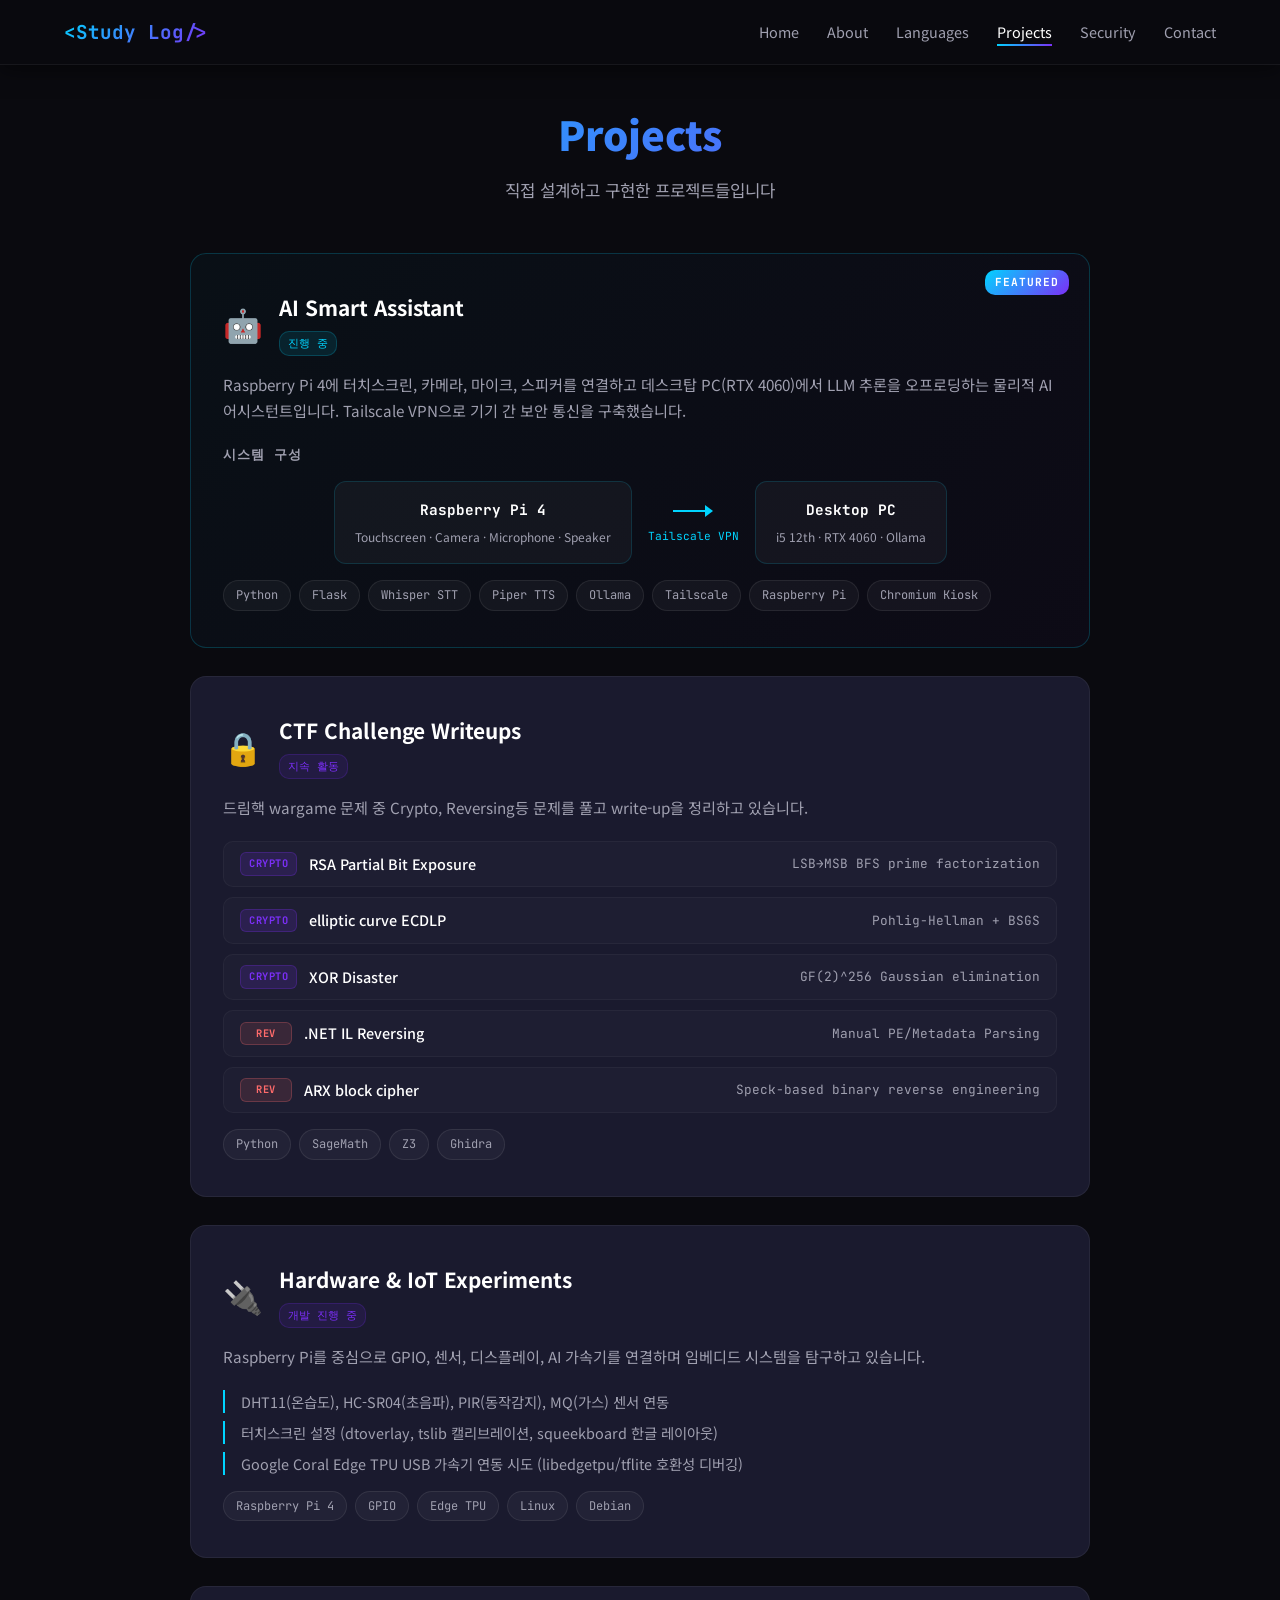
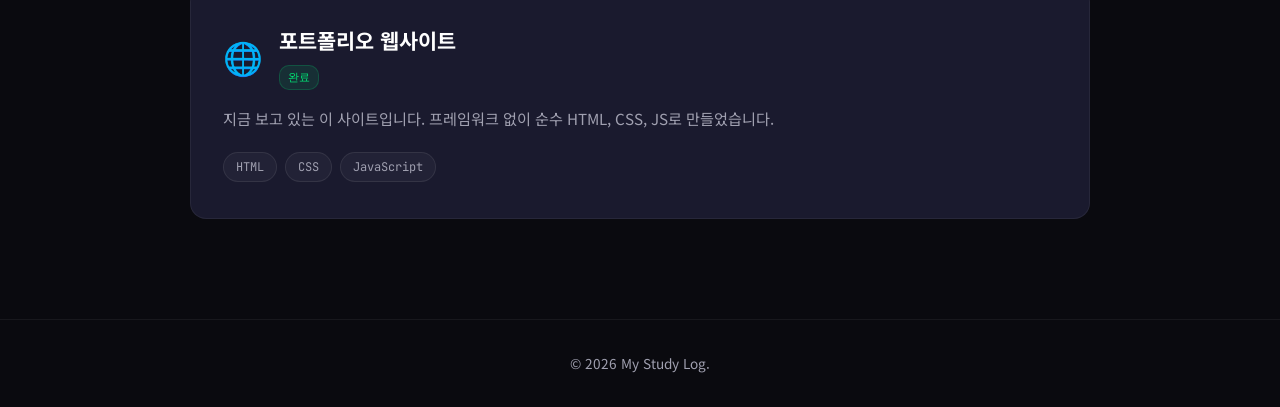
==== projects.html @ 6dea2513 "my web" ====
<!DOCTYPE html>
<html lang="ko">
<head>
    <meta charset="UTF-8">
    <meta name="viewport" content="width=device-width, initial-scale=1.0">
    <title>Projects - My Study Log</title>
    <link rel="stylesheet" href="style.css">
    <link href="https://fonts.googleapis.com/css2?family=JetBrains+Mono:wght@400;700&family=Noto+Sans+KR:wght@300;400;700;900&display=swap" rel="stylesheet">
</head>
<body>
    <nav id="navbar" class="scrolled">
        <div class="nav-container">
            <a href="index.html" class="nav-logo">&lt;Study Log/&gt;</a>
            <ul class="nav-links">
                <li><a href="index.html">Home</a></li>
                <li><a href="about.html">About</a></li>
                <li><a href="languages.html">Languages</a></li>
                <li><a href="projects.html" class="active">Projects</a></li>
                <li><a href="security.html">Security</a></li>
                <li><a href="contact.html">Contact</a></li>
            </ul>
            <button class="nav-toggle" aria-label="Toggle menu">
                <span></span><span></span><span></span>
            </button>
        </div>
    </nav>

    <section id="projects" class="page-section">
        <div class="container">
            <h2 class="section-title">Projects</h2>
            <p class="section-subtitle">직접 설계하고 구현한 프로젝트들입니다</p>

            <div class="project-list">

                <!-- Project 1: AI Assistant -->
                <div class="project-card featured">
                    <div class="project-badge">Featured</div>
                    <div class="project-header">
                        <div class="project-icon">&#129302;</div>
                        <div>
                            <h3>AI Smart Assistant</h3>
                            <span class="project-status status-progress">진행 중</span>
                        </div>
                    </div>
                    <p class="project-desc">
                        Raspberry Pi 4에 터치스크린, 카메라, 마이크, 스피커를 연결하고 데스크탑 PC(RTX 4060)에서 LLM 추론을 오프로딩하는 물리적 AI 어시스턴트입니다. Tailscale VPN으로 기기 간 보안 통신을 구축했습니다.
                    </p>
                    <div class="project-architecture">
                        <h4>시스템 구성</h4>
                        <div class="arch-flow">
                            <div class="arch-node">
                                <span class="arch-label">Raspberry Pi 4</span>
                                <span class="arch-detail">Touchscreen · Camera · Microphone · Speaker</span>
                            </div>
                            <div class="arch-arrow">
                                <svg width="40" height="24" viewBox="0 0 40 24">
                                    <line x1="0" y1="12" x2="32" y2="12" stroke="currentColor" stroke-width="2"/>
                                    <polygon points="32,6 40,12 32,18" fill="currentColor"/>
                                </svg>
                                <span>Tailscale VPN</span>
                            </div>
                            <div class="arch-node">
                                <span class="arch-label">Desktop PC</span>
                                <span class="arch-detail">i5 12th · RTX 4060 · Ollama</span>
                            </div>
                        </div>
                    </div>
                    <div class="project-tech">
                        <span class="tech-tag">Python</span>
                        <span class="tech-tag">Flask</span>
                        <span class="tech-tag">Whisper STT</span>
                        <span class="tech-tag">Piper TTS</span>
                        <span class="tech-tag">Ollama</span>
                        <span class="tech-tag">Tailscale</span>
                        <span class="tech-tag">Raspberry Pi</span>
                        <span class="tech-tag">Chromium Kiosk</span>
                    </div>
                </div>

                <!-- Project 2: CTF Writeups -->
                <div class="project-card">
                    <div class="project-header">
                        <div class="project-icon">&#128274;</div>
                        <div>
                            <h3>CTF Challenge Writeups</h3>
                            <span class="project-status status-ongoing">지속 활동</span>
                        </div>
                    </div>
                    <p class="project-desc">
                        드림핵 wargame 문제 중 Crypto, Reversing등 문제를 풀고 write-up을 정리하고 있습니다.
                    </p>
                    <div class="ctf-highlights">
                        <div class="ctf-item">
                            <span class="ctf-category crypto">Crypto</span>
                            <span class="ctf-name">RSA Partial Bit Exposure</span>
                            <span class="ctf-method">LSB→MSB BFS prime factorization</span>
                        </div>
                        <div class="ctf-item">
                            <span class="ctf-category crypto">Crypto</span>
                            <span class="ctf-name">elliptic curve ECDLP</span>
                            <span class="ctf-method">Pohlig-Hellman + BSGS</span>
                        </div>
                        <div class="ctf-item">
                            <span class="ctf-category crypto">Crypto</span>
                            <span class="ctf-name">XOR Disaster</span>
                            <span class="ctf-method">GF(2)^256 Gaussian elimination</span>
                        </div>
                        <div class="ctf-item">
                            <span class="ctf-category rev">Rev</span>
                            <span class="ctf-name">.NET IL Reversing</span>
                            <span class="ctf-method">Manual PE/Metadata Parsing</span>
                        </div>
                        <div class="ctf-item">
                            <span class="ctf-category rev">Rev</span>
                            <span class="ctf-name">ARX ​​block cipher</span>
                            <span class="ctf-method">Speck-based binary reverse engineering</span>
                        </div>
                    </div>
                    <div class="project-tech">
                        <span class="tech-tag">Python</span>
                        <span class="tech-tag">SageMath</span>
                        <span class="tech-tag">Z3</span>
                        <span class="tech-tag">Ghidra</span>
                    </div>
                </div>

                <!-- Project 3: Hardware/IoT -->
                <div class="project-card">
                    <div class="project-header">
                        <div class="project-icon">&#128268;</div>
                        <div>
                            <h3>Hardware & IoT Experiments</h3>
                            <span class="project-status status-ongoing">개발 진행 중</span>
                        </div>
                    </div>
                    <p class="project-desc">
                        Raspberry Pi를 중심으로 GPIO, 센서, 디스플레이, AI 가속기를 연결하며 임베디드 시스템을 탐구하고 있습니다.
                    </p>
                    <ul class="project-highlights">
                        <li>DHT11(온습도), HC-SR04(초음파), PIR(동작감지), MQ(가스) 센서 연동</li>
                        <li>터치스크린 설정 (dtoverlay, tslib 캘리브레이션, squeekboard 한글 레이아웃)</li>
                        <li>Google Coral Edge TPU USB 가속기 연동 시도 (libedgetpu/tflite 호환성 디버깅)</li>
                    </ul>
                    <div class="project-tech">
                        <span class="tech-tag">Raspberry Pi 4</span>
                        <span class="tech-tag">GPIO</span>
                        <span class="tech-tag">Edge TPU</span>
                        <span class="tech-tag">Linux</span>
                        <span class="tech-tag">Debian</span>
                    </div>
                </div>

                <!-- Project 4: This Portfolio -->
                <div class="project-card">
                    <div class="project-header">
                        <div class="project-icon">&#127760;</div>
                        <div>
                            <h3>포트폴리오 웹사이트</h3>
                            <span class="project-status status-done">완료</span>
                        </div>
                    </div>
                    <p class="project-desc">
                        지금 보고 있는 이 사이트입니다. 프레임워크 없이 순수 HTML, CSS, JS로 만들었습니다.
                    </p>
                    <div class="project-tech">
                        <span class="tech-tag">HTML</span>
                        <span class="tech-tag">CSS</span>
                        <span class="tech-tag">JavaScript</span>
                    </div>
                </div>

            </div>
        </div>
    </section>

    <footer>
        <div class="container">
            <p>&copy; 2026 My Study Log.</p>
        </div>
    </footer>

    <script src="script.js"></script>
</body>
</html>
---- style.css ----
/* ===== CSS Variables ===== */
:root {
    --bg-primary: #0a0a0f;
    --bg-secondary: #12121a;
    --bg-card: #1a1a2e;
    --bg-card-hover: #222240;
    --text-primary: #e0e0e0;
    --text-secondary: #a0a0b0;
    --accent: #00d4ff;
    --accent-2: #7b2ff7;
    --accent-3: #ff6b6b;
    --accent-4: #00e676;
    --gradient-1: linear-gradient(135deg, #00d4ff, #7b2ff7);
    --gradient-2: linear-gradient(135deg, #7b2ff7, #ff6b6b);
    --border-color: rgba(255, 255, 255, 0.06);
    --shadow: 0 8px 32px rgba(0, 0, 0, 0.3);
    --radius: 16px;
    --font-main: 'Noto Sans KR', sans-serif;
    --font-mono: 'JetBrains Mono', monospace;
}

/* ===== Reset & Base ===== */
*, *::before, *::after {
    margin: 0;
    padding: 0;
    box-sizing: border-box;
}

html {
    scroll-behavior: smooth;
    font-size: 16px;
}

body {
    font-family: var(--font-main);
    background: var(--bg-primary);
    color: var(--text-primary);
    line-height: 1.7;
    overflow-x: hidden;
}

a {
    color: var(--accent);
    text-decoration: none;
    transition: color 0.3s;
}

a:hover {
    color: #fff;
}

.container {
    max-width: 1200px;
    margin: 0 auto;
    padding: 0 24px;
}

/* ===== Navigation ===== */
#navbar {
    position: fixed;
    top: 0;
    left: 0;
    right: 0;
    z-index: 1000;
    background: rgba(10, 10, 15, 0.85);
    backdrop-filter: blur(20px);
    border-bottom: 1px solid var(--border-color);
    transition: all 0.3s;
}

#navbar.scrolled {
    background: rgba(10, 10, 15, 0.95);
    box-shadow: 0 4px 20px rgba(0, 0, 0, 0.5);
}

.nav-container {
    max-width: 1200px;
    margin: 0 auto;
    padding: 0 24px;
    display: flex;
    justify-content: space-between;
    align-items: center;
    height: 64px;
}

.nav-logo {
    font-family: var(--font-mono);
    font-size: 1.2rem;
    font-weight: 700;
    background: var(--gradient-1);
    -webkit-background-clip: text;
    -webkit-text-fill-color: transparent;
    background-clip: text;
}

.nav-links {
    display: flex;
    list-style: none;
    gap: 28px;
}

.nav-links a {
    color: var(--text-secondary);
    font-size: 0.9rem;
    font-weight: 400;
    position: relative;
    padding: 4px 0;
}

.nav-links a::after {
    content: '';
    position: absolute;
    bottom: 0;
    left: 0;
    width: 0;
    height: 2px;
    background: var(--gradient-1);
    transition: width 0.3s;
}

.nav-links a:hover,
.nav-links a.active {
    color: #fff;
    -webkit-text-fill-color: unset;
}

.nav-links a:hover::after,
.nav-links a.active::after {
    width: 100%;
}

.nav-toggle {
    display: none;
    flex-direction: column;
    gap: 5px;
    background: none;
    border: none;
    cursor: pointer;
    padding: 4px;
}

.nav-toggle span {
    width: 24px;
    height: 2px;
    background: var(--text-primary);
    transition: all 0.3s;
}

/* ===== Hero Section ===== */
#hero {
    min-height: 100vh;
    display: flex;
    flex-direction: column;
    justify-content: center;
    align-items: center;
    text-align: center;
    position: relative;
    padding: 80px 24px;
    overflow: hidden;
}

.hero-bg-animation {
    position: absolute;
    inset: 0;
    background:
        radial-gradient(ellipse at 20% 50%, rgba(0, 212, 255, 0.08) 0%, transparent 50%),
        radial-gradient(ellipse at 80% 50%, rgba(123, 47, 247, 0.08) 0%, transparent 50%),
        radial-gradient(ellipse at 50% 80%, rgba(255, 107, 107, 0.05) 0%, transparent 50%);
    animation: bgPulse 8s ease-in-out infinite alternate;
}

@keyframes bgPulse {
    0% { opacity: 0.6; transform: scale(1); }
    100% { opacity: 1; transform: scale(1.05); }
}

.hero-content {
    position: relative;
    z-index: 1;
}

.hero-greeting {
    font-family: var(--font-mono);
    font-size: 1.1rem;
    color: var(--accent);
    margin-bottom: 16px;
    opacity: 0;
    animation: fadeInUp 0.8s 0.2s forwards;
}

.hero-title {
    font-size: clamp(2.5rem, 6vw, 4.5rem);
    font-weight: 900;
    line-height: 1.2;
    margin-bottom: 20px;
    opacity: 0;
    animation: fadeInUp 0.8s 0.4s forwards;
}

.hero-title .accent {
    background: var(--gradient-1);
    -webkit-background-clip: text;
    -webkit-text-fill-color: transparent;
    background-clip: text;
}

.hero-typing {
    font-family: var(--font-mono);
    font-size: 1.2rem;
    color: var(--accent);
    min-height: 2em;
    margin-bottom: 16px;
    opacity: 0;
    animation: fadeInUp 0.8s 0.6s forwards;
}

.cursor {
    animation: blink 1s step-end infinite;
}

@keyframes blink {
    50% { opacity: 0; }
}

.hero-desc {
    font-size: 1.1rem;
    color: var(--text-secondary);
    margin-bottom: 36px;
    opacity: 0;
    animation: fadeInUp 0.8s 0.8s forwards;
}

.hero-buttons {
    display: flex;
    gap: 16px;
    justify-content: center;
    flex-wrap: wrap;
    opacity: 0;
    animation: fadeInUp 0.8s 1s forwards;
}

.btn {
    padding: 14px 32px;
    border-radius: 50px;
    font-size: 0.95rem;
    font-weight: 700;
    cursor: pointer;
    transition: all 0.3s;
    border: none;
    font-family: var(--font-main);
}

.btn-primary {
    background: var(--gradient-1);
    color: #fff;
    box-shadow: 0 4px 20px rgba(0, 212, 255, 0.3);
}

.btn-primary:hover {
    transform: translateY(-2px);
    box-shadow: 0 8px 30px rgba(0, 212, 255, 0.5);
    color: #fff;
}

.btn-outline {
    background: transparent;
    color: var(--accent);
    border: 2px solid var(--accent);
}

.btn-outline:hover {
    background: var(--accent);
    color: var(--bg-primary);
    transform: translateY(-2px);
}

.scroll-indicator {
    position: absolute;
    bottom: 32px;
    display: flex;
    flex-direction: column;
    align-items: center;
    gap: 8px;
    opacity: 0;
    animation: fadeInUp 0.8s 1.2s forwards;
}

.scroll-indicator span {
    font-size: 0.75rem;
    color: var(--text-secondary);
    letter-spacing: 2px;
    text-transform: uppercase;
}

.mouse {
    width: 24px;
    height: 40px;
    border: 2px solid var(--text-secondary);
    border-radius: 12px;
    display: flex;
    justify-content: center;
    padding-top: 8px;
}

.wheel {
    width: 3px;
    height: 8px;
    background: var(--accent);
    border-radius: 2px;
    animation: scroll 2s ease-in-out infinite;
}

@keyframes scroll {
    0%, 100% { transform: translateY(0); opacity: 1; }
    50% { transform: translateY(8px); opacity: 0.3; }
}

@keyframes fadeInUp {
    from { opacity: 0; transform: translateY(30px); }
    to { opacity: 1; transform: translateY(0); }
}

/* ===== Section Titles ===== */
.section-title {
    text-align: center;
    font-size: 2.5rem;
    font-weight: 900;
    margin-bottom: 8px;
    background: var(--gradient-1);
    -webkit-background-clip: text;
    -webkit-text-fill-color: transparent;
    background-clip: text;
}

.section-subtitle {
    text-align: center;
    color: var(--text-secondary);
    font-size: 1.05rem;
    margin-bottom: 48px;
}

/* ===== About Section ===== */
#about {
    padding: 100px 0;
}

.about-grid {
    display: grid;
    grid-template-columns: repeat(auto-fit, minmax(260px, 1fr));
    gap: 24px;
}

.about-card {
    background: var(--bg-card);
    border: 1px solid var(--border-color);
    border-radius: var(--radius);
    padding: 36px 28px;
    text-align: center;
    transition: all 0.4s;
}

.about-card:hover {
    background: var(--bg-card-hover);
    transform: translateY(-4px);
    box-shadow: var(--shadow);
    border-color: rgba(0, 212, 255, 0.2);
}

.about-icon {
    font-size: 2.5rem;
    margin-bottom: 16px;
}

.about-card h3 {
    font-size: 1.15rem;
    margin-bottom: 12px;
    color: #fff;
}

.about-card p {
    color: var(--text-secondary);
    font-size: 0.9rem;
    line-height: 1.7;
}

/* ===== Languages Section ===== */
#languages {
    padding: 100px 0;
    background: var(--bg-secondary);
}

.lang-grid {
    display: grid;
    grid-template-columns: repeat(auto-fill, minmax(280px, 1fr));
    gap: 24px;
}

.lang-card {
    background: var(--bg-card);
    border: 1px solid var(--border-color);
    border-radius: var(--radius);
    padding: 28px;
    transition: all 0.4s;
    opacity: 0;
    transform: translateY(20px);
}

.lang-card.visible {
    opacity: 1;
    transform: translateY(0);
}

.lang-card:hover {
    background: var(--bg-card-hover);
    transform: translateY(-6px);
    box-shadow: var(--shadow);
}

.lang-header {
    display: flex;
    align-items: center;
    gap: 16px;
    margin-bottom: 16px;
}

.lang-icon {
    width: 48px;
    height: 48px;
    border-radius: 12px;
    display: flex;
    align-items: center;
    justify-content: center;
    font-family: var(--font-mono);
    font-weight: 700;
    font-size: 0.85rem;
    color: #fff;
    flex-shrink: 0;
}

.python-bg { background: linear-gradient(135deg, #3776AB, #FFD43B); }
.java-bg { background: linear-gradient(135deg, #ED8B00, #5382A1); }
.ts-bg { background: linear-gradient(135deg, #3178C6, #235A97); }
.js-bg { background: linear-gradient(135deg, #F7DF1E, #E8A000); color: #000 !important; }
.php-bg { background: linear-gradient(135deg, #777BB4, #4F5B93); }
.r-bg { background: linear-gradient(135deg, #276DC3, #1A4F8B); }
.go-bg { background: linear-gradient(135deg, #00ADD8, #00758D); }
.rust-bg { background: linear-gradient(135deg, #CE422B, #8B2F1E); }

.lang-card h3 {
    font-size: 1.15rem;
    color: #fff;
}

/* ===== Language Proficiency Labels ===== */
.lang-level {
    display: inline-block;
    font-size: 0.7rem;
    font-family: var(--font-mono);
    padding: 2px 8px;
    border-radius: 10px;
    margin-top: 2px;
}

.level-active {
    background: rgba(0, 230, 118, 0.12);
    color: var(--accent-4);
    border: 1px solid rgba(0, 230, 118, 0.25);
}

.level-learning {
    background: rgba(0, 212, 255, 0.08);
    color: var(--accent);
    border: 1px solid rgba(0, 212, 255, 0.15);
}

.lang-tags {
    display: flex;
    flex-wrap: wrap;
    gap: 8px;
    margin-bottom: 14px;
}

.tag {
    padding: 4px 12px;
    background: rgba(0, 212, 255, 0.08);
    border: 1px solid rgba(0, 212, 255, 0.15);
    border-radius: 20px;
    font-size: 0.75rem;
    color: var(--accent);
    font-family: var(--font-mono);
}

.lang-desc {
    color: var(--text-secondary);
    font-size: 0.9rem;
    margin-bottom: 16px;
}

.lang-bar {
    height: 4px;
    background: rgba(255, 255, 255, 0.06);
    border-radius: 2px;
    overflow: hidden;
}

.lang-progress {
    height: 100%;
    background: var(--gradient-1);
    border-radius: 2px;
    width: 0;
    transition: width 1.5s ease-out;
}

/* ===== Security Section ===== */
#security {
    padding: 100px 0;
}

.security-grid {
    display: grid;
    grid-template-columns: repeat(auto-fit, minmax(340px, 1fr));
    gap: 28px;
}

.security-card {
    background: var(--bg-card);
    border: 1px solid var(--border-color);
    border-radius: var(--radius);
    padding: 36px 32px;
    transition: all 0.4s;
    opacity: 0;
    transform: translateY(20px);
}

.security-card.visible {
    opacity: 1;
    transform: translateY(0);
}

.security-card:hover {
    transform: translateY(-4px);
    box-shadow: var(--shadow);
}

.security-card[data-topic="network"]:hover {
    border-color: rgba(0, 212, 255, 0.3);
}

.security-card[data-topic="hacking"]:hover {
    border-color: rgba(255, 107, 107, 0.3);
}

.security-card[data-topic="crypto"]:hover {
    border-color: rgba(123, 47, 247, 0.3);
}

.security-icon {
    width: 64px;
    height: 64px;
    display: flex;
    align-items: center;
    justify-content: center;
    margin-bottom: 20px;
    color: var(--accent);
}

.security-card[data-topic="hacking"] .security-icon {
    color: var(--accent-3);
}

.security-card[data-topic="crypto"] .security-icon {
    color: var(--accent-2);
}

.security-card h3 {
    font-size: 1.4rem;
    color: #fff;
    margin-bottom: 4px;
}

.security-card h4 {
    font-size: 0.9rem;
    color: var(--text-secondary);
    font-weight: 400;
    margin-bottom: 24px;
}

.security-list {
    list-style: none;
    display: flex;
    flex-direction: column;
    gap: 18px;
}

.security-list li {
    padding-left: 16px;
    border-left: 2px solid var(--accent);
    transition: border-color 0.3s;
}

.security-card[data-topic="hacking"] .security-list li {
    border-left-color: var(--accent-3);
}

.security-card[data-topic="crypto"] .security-list li {
    border-left-color: var(--accent-2);
}

.security-list li strong {
    display: block;
    font-size: 0.95rem;
    color: #fff;
    margin-bottom: 4px;
}

.security-list li p {
    font-size: 0.85rem;
    color: var(--text-secondary);
    line-height: 1.6;
}

/* ===== Projects Section ===== */
#projects {
    padding: 100px 0;
}

.project-list {
    display: flex;
    flex-direction: column;
    gap: 28px;
    max-width: 900px;
    margin: 0 auto;
}

.project-card {
    background: var(--bg-card);
    border: 1px solid var(--border-color);
    border-radius: var(--radius);
    padding: 36px 32px;
    transition: all 0.4s;
    opacity: 0;
    transform: translateY(20px);
    position: relative;
}

.project-card.visible {
    opacity: 1;
    transform: translateY(0);
}

.project-card:hover {
    background: var(--bg-card-hover);
    transform: translateY(-4px);
    box-shadow: var(--shadow);
}

.project-card.featured {
    border-color: rgba(0, 212, 255, 0.2);
    background: linear-gradient(135deg, rgba(0, 212, 255, 0.03), rgba(123, 47, 247, 0.03));
}

.project-card.featured:hover {
    border-color: rgba(0, 212, 255, 0.4);
}

.project-badge {
    position: absolute;
    top: 16px;
    right: 20px;
    font-family: var(--font-mono);
    font-size: 0.7rem;
    font-weight: 700;
    padding: 3px 10px;
    border-radius: 10px;
    background: var(--gradient-1);
    color: #fff;
    text-transform: uppercase;
    letter-spacing: 1px;
}

.project-header {
    display: flex;
    align-items: center;
    gap: 16px;
    margin-bottom: 16px;
}

.project-icon {
    font-size: 2rem;
    flex-shrink: 0;
}

.project-header h3 {
    font-size: 1.3rem;
    color: #fff;
    margin-bottom: 2px;
}

.project-status {
    display: inline-block;
    font-size: 0.7rem;
    font-family: var(--font-mono);
    padding: 2px 8px;
    border-radius: 10px;
}

.status-progress {
    background: rgba(0, 212, 255, 0.1);
    color: var(--accent);
    border: 1px solid rgba(0, 212, 255, 0.2);
}

.status-ongoing {
    background: rgba(123, 47, 247, 0.1);
    color: var(--accent-2);
    border: 1px solid rgba(123, 47, 247, 0.2);
}

.status-done {
    background: rgba(0, 230, 118, 0.1);
    color: var(--accent-4);
    border: 1px solid rgba(0, 230, 118, 0.2);
}

.project-desc {
    color: var(--text-secondary);
    font-size: 0.95rem;
    line-height: 1.7;
    margin-bottom: 20px;
}

.project-tech {
    display: flex;
    flex-wrap: wrap;
    gap: 8px;
    margin-top: 16px;
}

.tech-tag {
    padding: 4px 12px;
    background: rgba(255, 255, 255, 0.04);
    border: 1px solid rgba(255, 255, 255, 0.08);
    border-radius: 20px;
    font-size: 0.75rem;
    color: var(--text-secondary);
    font-family: var(--font-mono);
    transition: all 0.3s;
}

.tech-tag:hover {
    border-color: rgba(0, 212, 255, 0.3);
    color: var(--accent);
}

/* === Project Architecture Diagram === */
.project-architecture {
    margin-bottom: 16px;
}

.project-architecture h4 {
    font-size: 0.8rem;
    font-family: var(--font-mono);
    color: var(--text-secondary);
    margin-bottom: 16px;
    text-transform: uppercase;
    letter-spacing: 1px;
}

.arch-flow {
    display: flex;
    align-items: center;
    justify-content: center;
    gap: 16px;
    flex-wrap: wrap;
}

.arch-node {
    background: rgba(255, 255, 255, 0.04);
    border: 1px solid rgba(0, 212, 255, 0.15);
    border-radius: 12px;
    padding: 16px 20px;
    text-align: center;
    min-width: 180px;
}

.arch-label {
    display: block;
    font-family: var(--font-mono);
    font-size: 0.9rem;
    font-weight: 700;
    color: #fff;
    margin-bottom: 4px;
}

.arch-detail {
    display: block;
    font-size: 0.75rem;
    color: var(--text-secondary);
}

.arch-arrow {
    display: flex;
    flex-direction: column;
    align-items: center;
    gap: 4px;
    color: var(--accent);
}

.arch-arrow span {
    font-size: 0.7rem;
    font-family: var(--font-mono);
    color: var(--accent);
}

/* === CTF Highlights === */
.ctf-highlights {
    display: flex;
    flex-direction: column;
    gap: 10px;
    margin-bottom: 8px;
}

.ctf-item {
    display: flex;
    align-items: center;
    gap: 12px;
    padding: 10px 16px;
    background: rgba(255, 255, 255, 0.02);
    border-radius: 10px;
    border: 1px solid rgba(255, 255, 255, 0.04);
    transition: all 0.3s;
}

.ctf-item:hover {
    background: rgba(255, 255, 255, 0.04);
    border-color: rgba(255, 255, 255, 0.08);
}

.ctf-category {
    font-family: var(--font-mono);
    font-size: 0.65rem;
    font-weight: 700;
    padding: 2px 8px;
    border-radius: 6px;
    text-transform: uppercase;
    letter-spacing: 0.5px;
    flex-shrink: 0;
    min-width: 52px;
    text-align: center;
}

.ctf-category.crypto {
    background: rgba(123, 47, 247, 0.15);
    color: var(--accent-2);
    border: 1px solid rgba(123, 47, 247, 0.25);
}

.ctf-category.rev {
    background: rgba(255, 107, 107, 0.12);
    color: var(--accent-3);
    border: 1px solid rgba(255, 107, 107, 0.25);
}

.ctf-name {
    font-size: 0.9rem;
    color: #fff;
    font-weight: 500;
    flex-shrink: 0;
}

.ctf-method {
    font-size: 0.8rem;
    color: var(--text-secondary);
    font-family: var(--font-mono);
    margin-left: auto;
}

/* === Project Highlight List === */
.project-highlights {
    list-style: none;
    display: flex;
    flex-direction: column;
    gap: 8px;
    margin-bottom: 8px;
}

.project-highlights li {
    padding-left: 16px;
    border-left: 2px solid var(--accent);
    font-size: 0.9rem;
    color: var(--text-secondary);
    line-height: 1.6;
}

/* ===== Contact Section ===== */
#contact {
    padding: 100px 0;
    background: var(--bg-secondary);
}

.contact-content {
    max-width: 500px;
    margin: 0 auto;
}

.contact-info {
    display: flex;
    flex-direction: column;
    gap: 20px;
}

.contact-item {
    display: flex;
    justify-content: space-between;
    align-items: center;
    padding: 20px 24px;
    background: var(--bg-card);
    border: 1px solid var(--border-color);
    border-radius: var(--radius);
    transition: all 0.3s;
}

.contact-item:hover {
    border-color: rgba(0, 212, 255, 0.2);
    background: var(--bg-card-hover);
}

.contact-label {
    font-family: var(--font-mono);
    font-size: 0.85rem;
    color: var(--text-secondary);
}

.contact-item a {
    font-size: 0.95rem;
}

/* ===== Page Section (sub pages) ===== */
.page-section {
    padding-top: 120px;
    padding-bottom: 100px;
    min-height: calc(100vh - 96px);
}

/* ===== Footer ===== */
footer {
    padding: 32px 0;
    border-top: 1px solid var(--border-color);
    text-align: center;
}

footer p {
    color: var(--text-secondary);
    font-size: 0.85rem;
}

/* ===== Responsive ===== */
@media (max-width: 768px) {
    .nav-links {
        display: none;
        position: absolute;
        top: 64px;
        left: 0;
        right: 0;
        background: rgba(10, 10, 15, 0.98);
        flex-direction: column;
        padding: 24px;
        gap: 16px;
        border-bottom: 1px solid var(--border-color);
    }

    .nav-links.open {
        display: flex;
    }

    .nav-toggle {
        display: flex;
    }

    .hero-title {
        font-size: 2rem;
    }

    .hero-typing {
        font-size: 1rem;
    }

    .section-title {
        font-size: 2rem;
    }

    .security-grid {
        grid-template-columns: 1fr;
    }

    .lang-grid {
        grid-template-columns: 1fr;
    }

    .contact-item {
        flex-direction: column;
        gap: 8px;
        text-align: center;
    }

    .arch-flow {
        flex-direction: column;
    }

    .arch-arrow {
        transform: rotate(90deg);
    }

    .ctf-item {
        flex-direction: column;
        align-items: flex-start;
        gap: 6px;
    }

    .ctf-method {
        margin-left: 0;
    }
}

/* ===== Scrollbar ===== */
::-webkit-scrollbar {
    width: 8px;
}

::-webkit-scrollbar-track {
    background: var(--bg-primary);
}

::-webkit-scrollbar-thumb {
    background: var(--bg-card);
    border-radius: 4px;
}

::-webkit-scrollbar-thumb:hover {
    background: var(--accent);
}
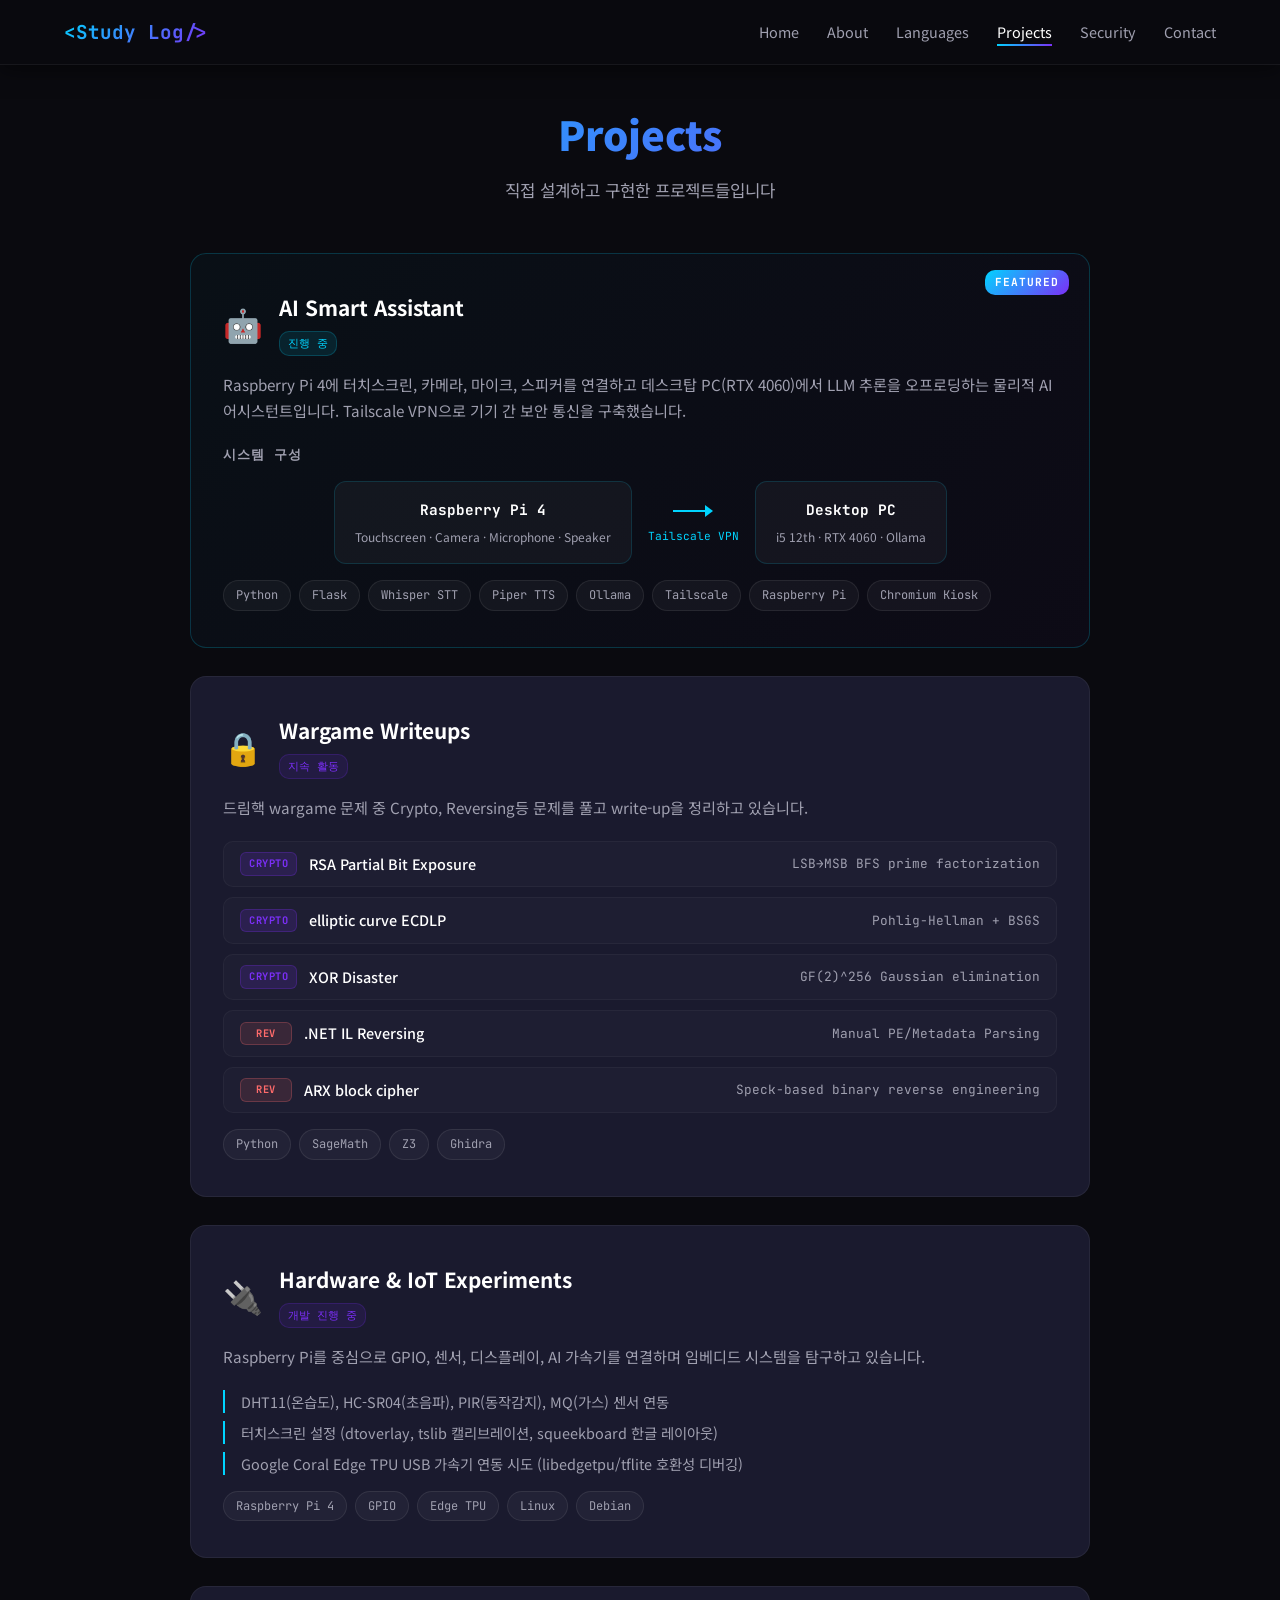
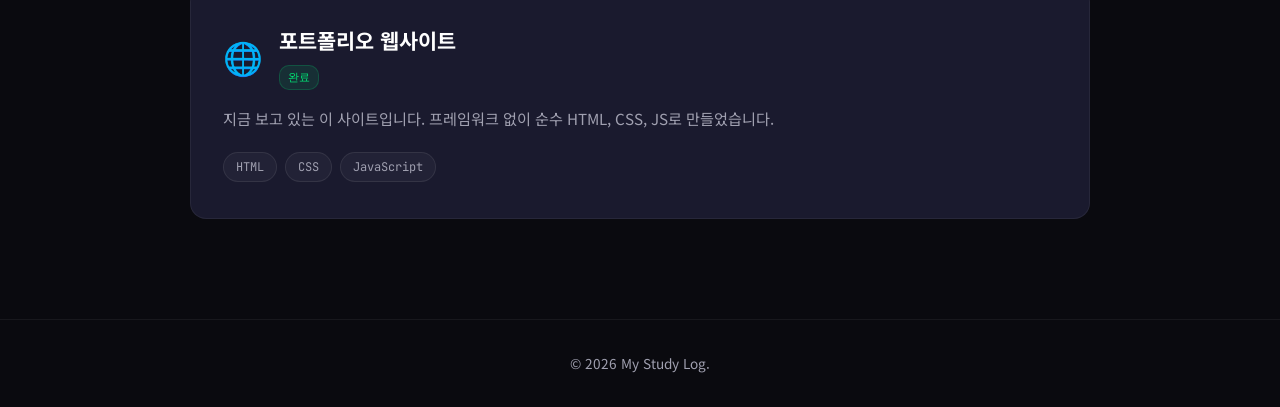
==== commit e4ab7cb1: "Update project title from 'CTF Challenge' to 'Wargame'" ====
--- a/projects.html
+++ b/projects.html
@@ -82,7 +82,7 @@
                     <div class="project-header">
                         <div class="project-icon">&#128274;</div>
                         <div>
-                            <h3>CTF Challenge Writeups</h3>
+                            <h3>Wargame Writeups</h3>
                             <span class="project-status status-ongoing">지속 활동</span>
                         </div>
                     </div>
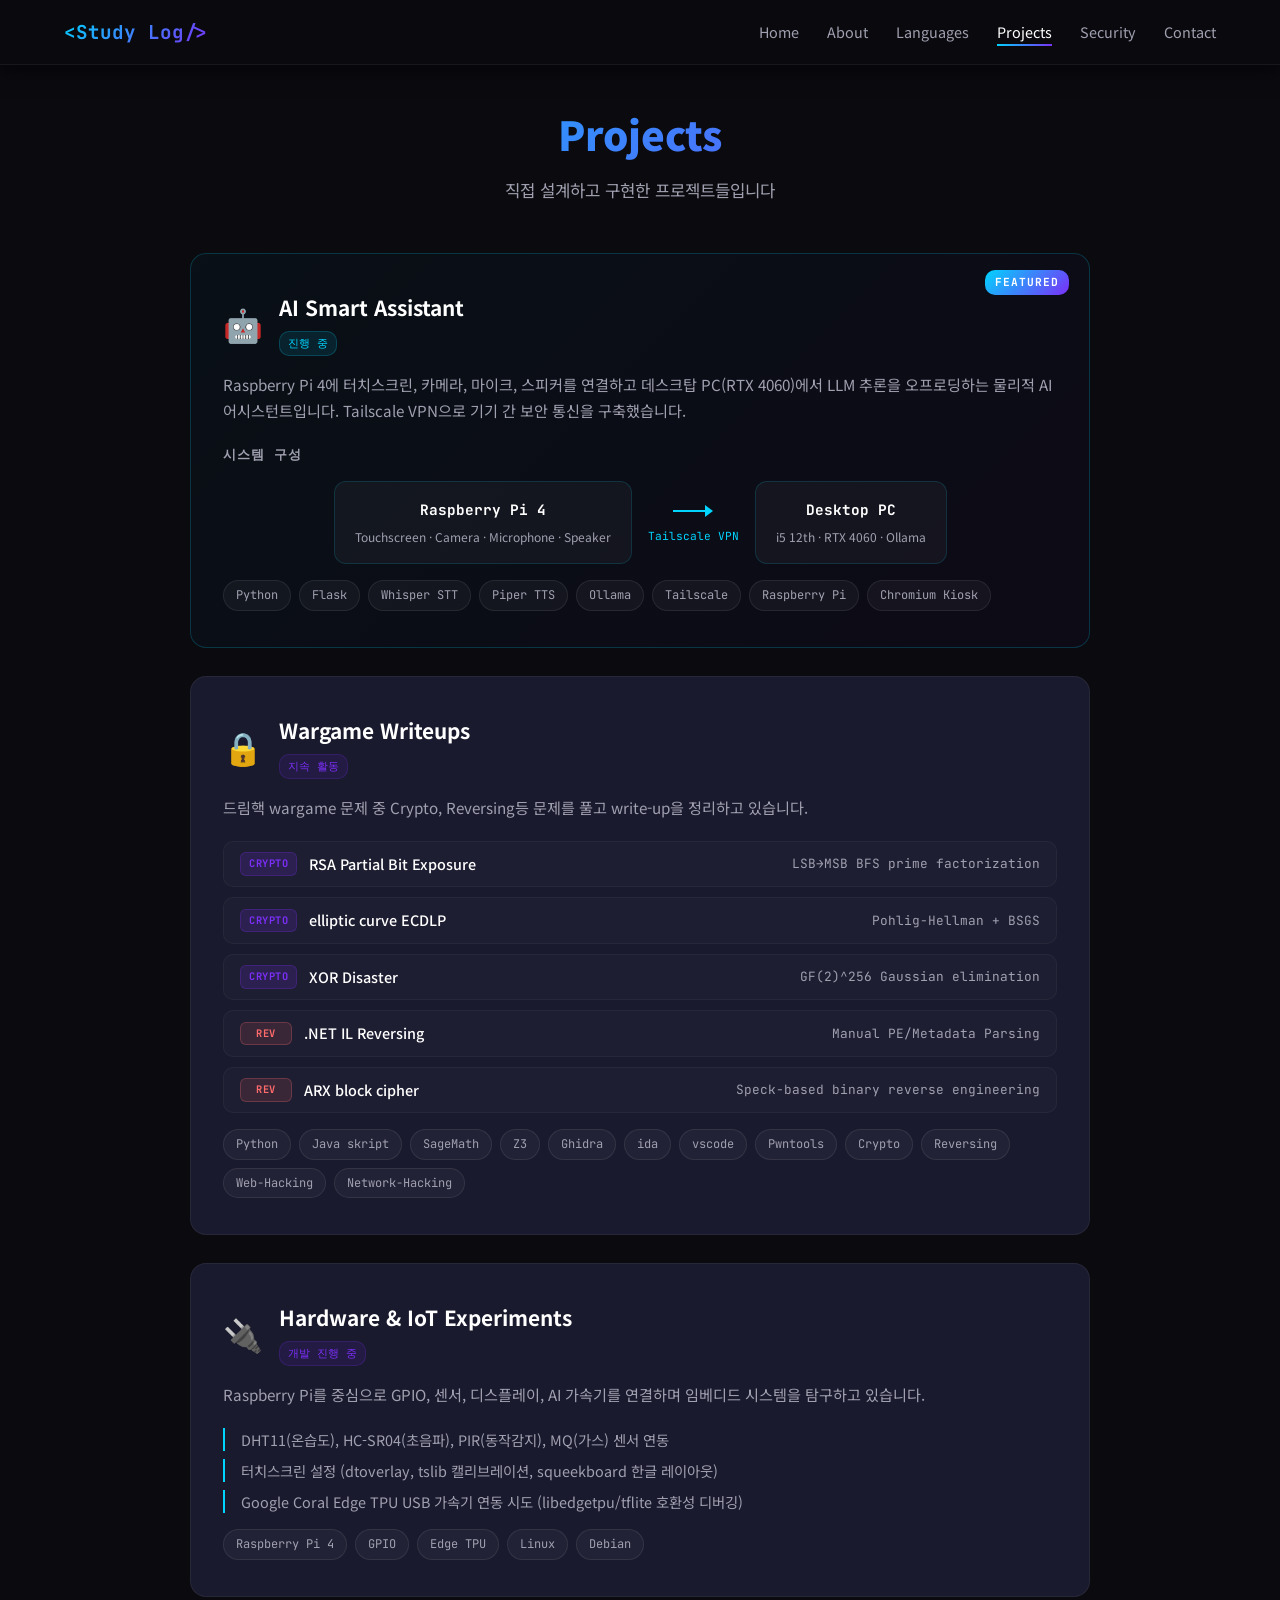
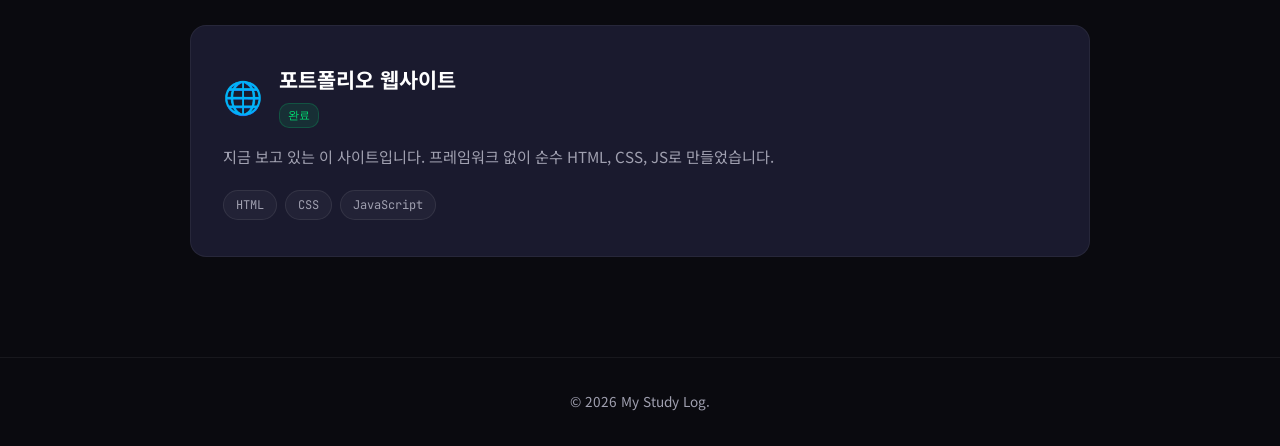
==== commit c4dfc47b: "Update projects.html" ====
--- a/projects.html
+++ b/projects.html
@@ -118,9 +118,17 @@
                     </div>
                     <div class="project-tech">
                         <span class="tech-tag">Python</span>
+                        <span class="tech-tag">Java skript</span>
                         <span class="tech-tag">SageMath</span>
                         <span class="tech-tag">Z3</span>
                         <span class="tech-tag">Ghidra</span>
+                        <span class="tech-tag">ida</span>
+                        <span class="tech-tag">vscode</span>
+                        <span class="tech-tag">Pwntools</span>
+                        <span class="tech-tag">Crypto</span>
+                        <span class="tech-tag">Reversing</span>
+                        <span class="tech-tag">Web-Hacking</span>
+                        <span class="tech-tag">Network-Hacking</span>
                     </div>
                 </div>
 
